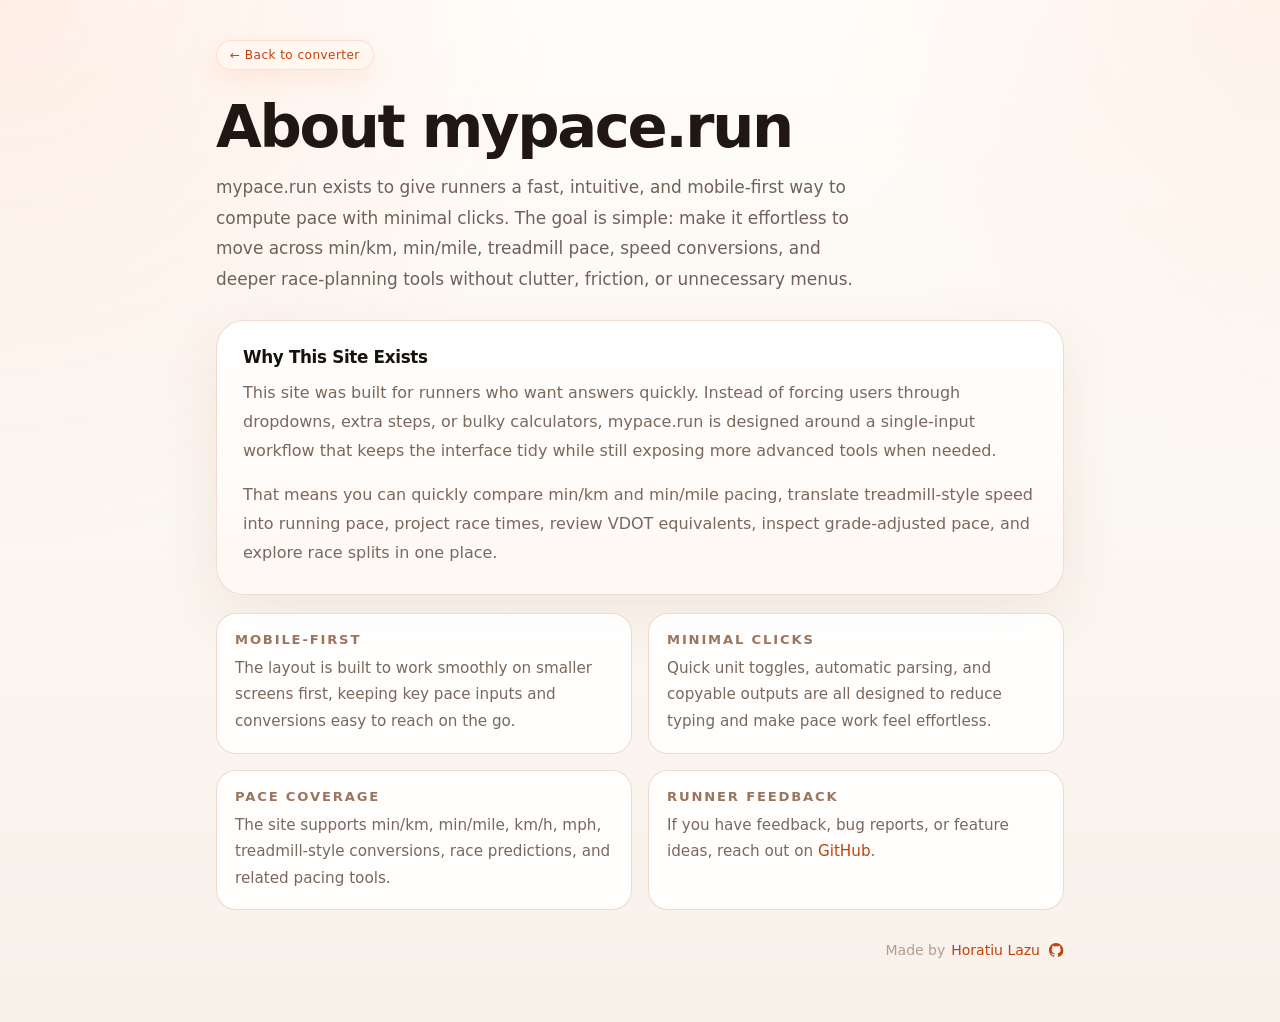
==== about.html @ 178490de "Update README.md, add finishing touches" ====
<!DOCTYPE html>
<html lang="en">
<head>
  <meta charset="UTF-8" />
  <meta name="viewport" content="width=device-width, initial-scale=1.0" />
  <title>About mypace.run | Fast, Simple, Mobile-First Pace Tools</title>
  <meta name="description" content="Learn about mypace.run, a fast, mobile-first, and effortless site for converting min/km, min/mile, treadmill pace, VDOT, race predictions, grade-adjusted pace, and splits with minimal clicks." />
  <meta name="keywords" content="about mypace.run, mypace.run, running pace calculator, treadmill pace converter, min per km, min per mile, mobile first running tools" />
  <meta name="robots" content="index, follow" />
  <meta name="theme-color" content="#fafafa" />
  <meta property="og:type" content="website" />
  <meta property="og:title" content="About mypace.run" />
  <meta property="og:description" content="A fast, simple, mobile-first running pace site built to make pace conversion and race planning effortless with minimal clicks." />
  <meta property="og:site_name" content="mypace.run" />
  <meta name="twitter:card" content="summary" />
  <meta name="twitter:title" content="About mypace.run" />
  <meta name="twitter:description" content="Learn how mypace.run helps runners quickly calculate pace, treadmill speed, VDOT, GAP, and race splits with minimal clicks." />
  <script type="application/ld+json">
    {
      "@context": "https://schema.org",
      "@type": "AboutPage",
      "name": "About mypace.run",
      "description": "Information about mypace.run, a fast, simple, mobile-first running pace tool.",
      "mainEntity": {
        "@type": "WebApplication",
        "name": "mypace.run",
        "applicationCategory": "SportsApplication",
        "operatingSystem": "Any",
        "description": "A fast, simple, mobile-first running pace tool for conversions, treadmill pace, VDOT, race predictions, grade-adjusted pace, and splits.",
        "offers": {
          "@type": "Offer",
          "price": "0",
          "priceCurrency": "USD"
        }
      }
    }
  </script>
  <style>
    :root {
      --bg: #fbf7f2;
      --card: rgba(255, 255, 255, 0.94);
      --border: #ecdccf;
      --text: #16120f;
      --muted: #7a685d;
      --muted-light: #b59d8b;
      --accent: #fc5200;
      --accent-strong: #c2410c;
      --shadow: 0 18px 60px rgba(143, 63, 18, 0.09);
    }

    * { box-sizing: border-box; }

    html, body {
      margin: 0;
      padding: 0;
      background:
        radial-gradient(circle at top left, rgba(252, 82, 0, 0.08), transparent 34%),
        radial-gradient(circle at top right, rgba(255, 212, 191, 0.28), transparent 28%),
        linear-gradient(180deg, #fffdfa 0%, #f8f1ea 100%);
      color: var(--text);
      font-family: Inter, ui-sans-serif, system-ui, -apple-system, BlinkMacSystemFont, "Segoe UI", sans-serif;
    }

    .page {
      min-height: 100vh;
      max-width: 56rem;
      margin: 0 auto;
      padding: 40px 24px 64px;
    }

    .topbar {
      display: inline-flex;
      align-items: center;
      gap: 10px;
      border: 1px solid rgba(252, 82, 0, 0.16);
      background: rgba(255, 247, 240, 0.92);
      color: var(--accent-strong);
      border-radius: 999px;
      padding: 7px 13px;
      font-size: 12px;
      letter-spacing: 0.04em;
      text-decoration: none;
      box-shadow: 0 10px 24px rgba(252, 82, 0, 0.08);
    }

    .topbar:hover {
      color: var(--accent);
    }

    .hero {
      margin: 28px 0 26px;
    }

    h1 {
      margin: 0 0 16px;
      font-size: clamp(2.3rem, 7vw, 3.7rem);
      line-height: 0.98;
      letter-spacing: -0.04em;
      font-weight: 650;
      color: #201713;
      max-width: 42rem;
    }

    .lede {
      margin: 0;
      max-width: 40rem;
      font-size: 1.06rem;
      line-height: 1.8;
      color: #6f6158;
    }

    .card {
      margin-top: 22px;
      padding: 26px;
      border: 1px solid rgba(236, 220, 207, 0.95);
      border-radius: 28px;
      background: linear-gradient(180deg, rgba(255, 255, 255, 0.98), rgba(255, 248, 243, 0.96));
      box-shadow: var(--shadow);
    }

    h2 {
      margin: 0 0 12px;
      font-size: 1.05rem;
      letter-spacing: -0.02em;
    }

    p {
      margin: 0 0 16px;
      color: var(--muted);
      line-height: 1.8;
    }

    p:last-child {
      margin-bottom: 0;
    }

    .link {
      color: var(--accent-strong);
      text-decoration: none;
    }

    .link:hover {
      color: var(--accent);
    }

    .grid {
      display: grid;
      gap: 16px;
      grid-template-columns: repeat(2, minmax(0, 1fr));
      margin-top: 18px;
    }

    .mini-card {
      padding: 18px;
      border-radius: 20px;
      border: 1px solid rgba(236, 220, 207, 0.95);
      background: rgba(255, 255, 255, 0.88);
    }

    .mini-title {
      margin: 0 0 8px;
      font-size: 0.82rem;
      text-transform: uppercase;
      letter-spacing: 0.14em;
      color: #9a755f;
    }

    .mini-copy {
      margin: 0;
      font-size: 0.95rem;
      line-height: 1.75;
      color: var(--muted);
    }

    .footer {
      margin-top: 32px;
      display: flex;
      align-items: center;
      justify-content: flex-end;
      gap: 6px;
      flex-wrap: wrap;
      font-size: 0.875rem;
      color: var(--muted-light);
    }

    .footer-link {
      display: inline-flex;
      align-items: center;
      gap: 8px;
      color: var(--accent-strong);
      text-decoration: none;
    }

    .footer-link:hover {
      color: var(--accent);
    }

    .footer-icon {
      width: 16px;
      height: 16px;
      display: inline-flex;
    }

    @media (max-width: 700px) {
      .page {
        padding: 28px 16px 48px;
      }

      .grid {
        grid-template-columns: 1fr;
      }

      .card {
        padding: 20px;
      }
    }
  </style>
</head>
<body>
  <main class="page">
    <a class="topbar" href="index.html">← Back to converter</a>

    <section class="hero">
      <h1>About mypace.run</h1>
      <p class="lede">mypace.run exists to give runners a fast, intuitive, and mobile-first way to compute pace with minimal clicks. The goal is simple: make it effortless to move across min/km, min/mile, treadmill pace, speed conversions, and deeper race-planning tools without clutter, friction, or unnecessary menus.</p>
    </section>

    <section class="card">
      <h2>Why This Site Exists</h2>
      <p>This site was built for runners who want answers quickly. Instead of forcing users through dropdowns, extra steps, or bulky calculators, mypace.run is designed around a single-input workflow that keeps the interface tidy while still exposing more advanced tools when needed.</p>
      <p>That means you can quickly compare min/km and min/mile pacing, translate treadmill-style speed into running pace, project race times, review VDOT equivalents, inspect grade-adjusted pace, and explore race splits in one place.</p>
    </section>

    <section class="grid">
      <article class="mini-card">
        <h2 class="mini-title">Mobile-First</h2>
        <p class="mini-copy">The layout is built to work smoothly on smaller screens first, keeping key pace inputs and conversions easy to reach on the go.</p>
      </article>
      <article class="mini-card">
        <h2 class="mini-title">Minimal Clicks</h2>
        <p class="mini-copy">Quick unit toggles, automatic parsing, and copyable outputs are all designed to reduce typing and make pace work feel effortless.</p>
      </article>
      <article class="mini-card">
        <h2 class="mini-title">Pace Coverage</h2>
        <p class="mini-copy">The site supports min/km, min/mile, km/h, mph, treadmill-style conversions, race predictions, and related pacing tools.</p>
      </article>
      <article class="mini-card">
        <h2 class="mini-title">Runner Feedback</h2>
        <p class="mini-copy">If you have feedback, bug reports, or feature ideas, reach out on <a class="link" href="https://github.com/MathBunny/mypace-run" target="_blank" rel="noreferrer">GitHub</a>.</p>
      </article>
    </section>

    <footer class="footer">
      <span>Made by</span>
      <a class="footer-link" href="https://github.com/MathBunny/mypace-run" target="_blank" rel="noreferrer">
        <span>Horatiu Lazu</span>
        <span class="footer-icon" aria-hidden="true">
          <svg viewBox="0 0 24 24" fill="currentColor" role="img" aria-hidden="true">
            <path d="M12 1.5C6.2 1.5 1.5 6.3 1.5 12.2c0 4.7 3 8.7 7.2 10.1.5.1.7-.2.7-.5v-2c-2.9.6-3.5-1.2-3.5-1.2-.5-1.2-1.1-1.6-1.1-1.6-.9-.6.1-.6.1-.6 1 .1 1.6 1 1.6 1 .9 1.5 2.4 1.1 3 .8.1-.7.4-1.1.7-1.4-2.3-.3-4.7-1.2-4.7-5.2 0-1.2.4-2.2 1-3-.1-.3-.4-1.4.1-2.8 0 0 .9-.3 3 .9a10.1 10.1 0 0 1 5.4 0c2.1-1.2 3-.9 3-.9.5 1.4.2 2.5.1 2.8.7.8 1 1.8 1 3 0 4-2.4 4.9-4.7 5.2.4.3.7 1 .7 2v3c0 .3.2.6.7.5a10.7 10.7 0 0 0 7.2-10.1C22.5 6.3 17.8 1.5 12 1.5Z" />
          </svg>
        </span>
      </a>
    </footer>
  </main>
</body>
</html>
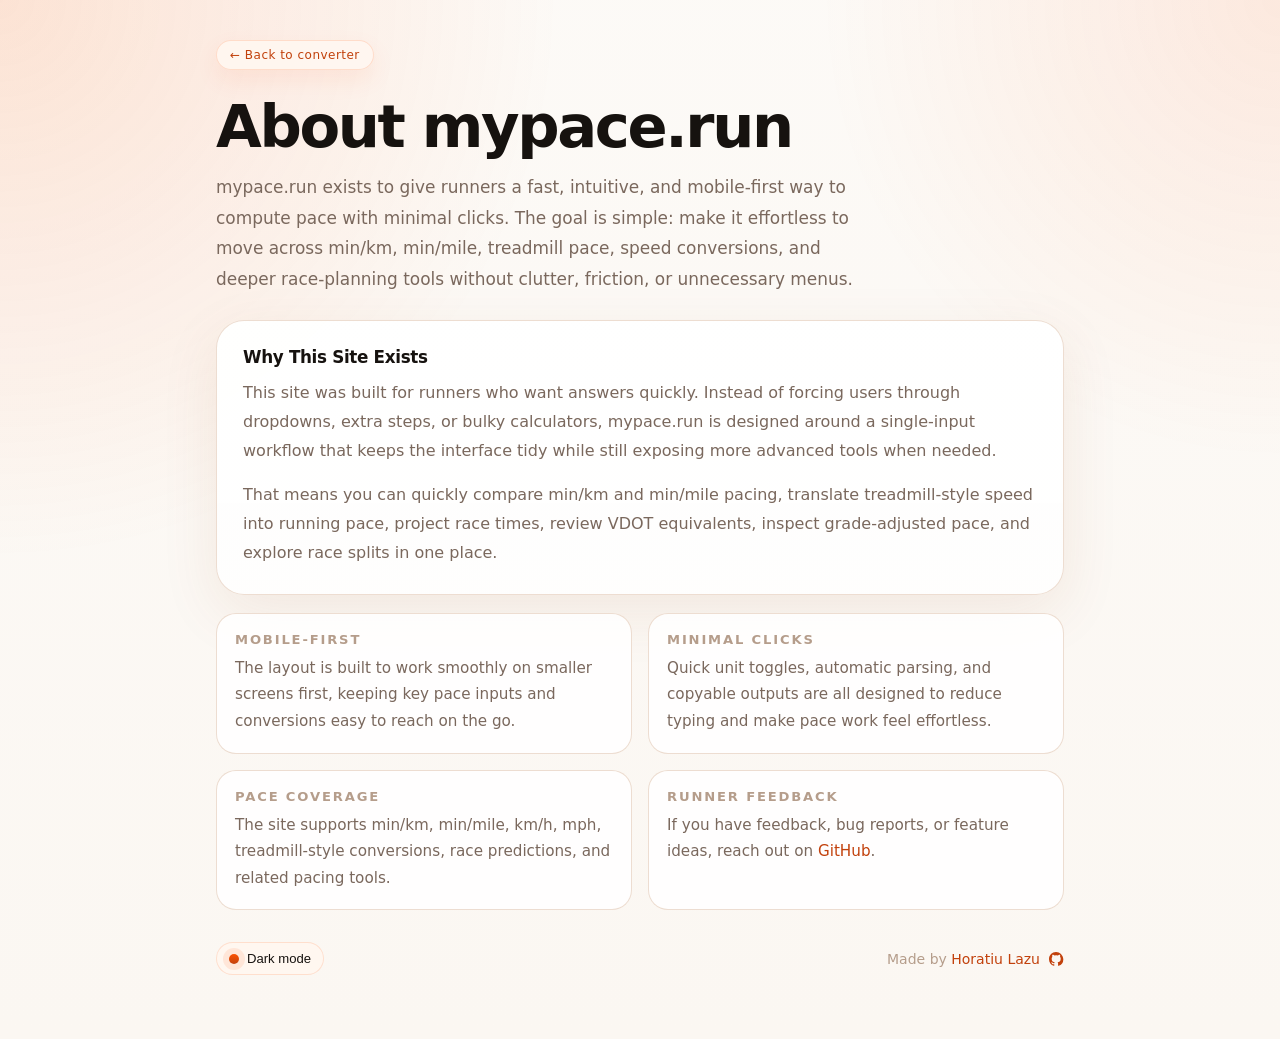
==== commit 738553f6: "Add Dark mode" ====
--- a/about.html
+++ b/about.html
@@ -15,6 +15,14 @@
   <meta name="twitter:card" content="summary" />
   <meta name="twitter:title" content="About mypace.run" />
   <meta name="twitter:description" content="Learn how mypace.run helps runners quickly calculate pace, treadmill speed, VDOT, GAP, and race splits with minimal clicks." />
+  <script async src="https://www.googletagmanager.com/gtag/js?id=G-VDV3MJDH3T"></script>
+  <script>
+    window.dataLayer = window.dataLayer || [];
+    function gtag(){dataLayer.push(arguments);}
+    gtag('js', new Date());
+
+    gtag('config', 'G-VDV3MJDH3T');
+  </script>
   <script type="application/ld+json">
     {
       "@context": "https://schema.org",
@@ -48,15 +56,27 @@
       --shadow: 0 18px 60px rgba(143, 63, 18, 0.09);
     }
 
+    html[data-theme="dark"] {
+      --bg: #07111f;
+      --card: rgba(12, 23, 40, 0.94);
+      --border: #233650;
+      --text: #edf4ff;
+      --muted: #9bb0cc;
+      --muted-light: #6f88ab;
+      --accent: #4da3ff;
+      --accent-strong: #82c0ff;
+      --shadow: 0 24px 60px rgba(0, 5, 18, 0.38);
+    }
+
     * { box-sizing: border-box; }
 
     html, body {
       margin: 0;
       padding: 0;
       background:
-        radial-gradient(circle at top left, rgba(252, 82, 0, 0.08), transparent 34%),
-        radial-gradient(circle at top right, rgba(255, 212, 191, 0.28), transparent 28%),
-        linear-gradient(180deg, #fffdfa 0%, #f8f1ea 100%);
+        radial-gradient(circle at top left, color-mix(in srgb, var(--accent) 14%, transparent), transparent 34%),
+        radial-gradient(circle at top right, color-mix(in srgb, var(--accent) 10%, transparent), transparent 28%),
+        linear-gradient(180deg, color-mix(in srgb, var(--bg) 65%, white) 0%, var(--bg) 100%);
       color: var(--text);
       font-family: Inter, ui-sans-serif, system-ui, -apple-system, BlinkMacSystemFont, "Segoe UI", sans-serif;
     }
@@ -97,7 +117,7 @@
       line-height: 0.98;
       letter-spacing: -0.04em;
       font-weight: 650;
-      color: #201713;
+      color: var(--text);
       max-width: 42rem;
     }
 
@@ -106,7 +126,7 @@
       max-width: 40rem;
       font-size: 1.06rem;
       line-height: 1.8;
-      color: #6f6158;
+      color: var(--muted);
     }
 
     .card {
@@ -114,7 +134,7 @@
       padding: 26px;
       border: 1px solid rgba(236, 220, 207, 0.95);
       border-radius: 28px;
-      background: linear-gradient(180deg, rgba(255, 255, 255, 0.98), rgba(255, 248, 243, 0.96));
+      background: linear-gradient(180deg, color-mix(in srgb, var(--card) 94%, white), color-mix(in srgb, var(--card) 88%, var(--bg)));
       box-shadow: var(--shadow);
     }
 
@@ -154,7 +174,7 @@
       padding: 18px;
       border-radius: 20px;
       border: 1px solid rgba(236, 220, 207, 0.95);
-      background: rgba(255, 255, 255, 0.88);
+      background: color-mix(in srgb, var(--card) 92%, transparent);
     }
 
     .mini-title {
@@ -162,7 +182,7 @@
       font-size: 0.82rem;
       text-transform: uppercase;
       letter-spacing: 0.14em;
-      color: #9a755f;
+      color: var(--muted-light);
     }
 
     .mini-copy {
@@ -176,11 +196,37 @@
       margin-top: 32px;
       display: flex;
       align-items: center;
-      justify-content: flex-end;
+      justify-content: space-between;
       gap: 6px;
       flex-wrap: wrap;
       font-size: 0.875rem;
       color: var(--muted-light);
+    }
+
+    .theme-toggle {
+      display: inline-flex;
+      align-items: center;
+      gap: 8px;
+      border: 1px solid rgba(252, 82, 0, 0.14);
+      background: rgba(255, 247, 240, 0.82);
+      color: var(--text);
+      border-radius: 999px;
+      padding: 8px 12px;
+      font-size: 0.82rem;
+      cursor: pointer;
+      transition: background 0.15s ease, border-color 0.15s ease, transform 0.15s ease;
+    }
+
+    .theme-toggle:hover {
+      transform: translateY(-1px);
+    }
+
+    .theme-toggle-dot {
+      width: 10px;
+      height: 10px;
+      border-radius: 999px;
+      background: linear-gradient(180deg, var(--accent), var(--accent-strong));
+      box-shadow: 0 0 0 6px color-mix(in srgb, var(--accent) 10%, transparent);
     }
 
     .footer-link {
@@ -251,16 +297,58 @@
     </section>
 
     <footer class="footer">
-      <span>Made by</span>
-      <a class="footer-link" href="https://github.com/MathBunny/mypace-run" target="_blank" rel="noreferrer">
-        <span>Horatiu Lazu</span>
-        <span class="footer-icon" aria-hidden="true">
-          <svg viewBox="0 0 24 24" fill="currentColor" role="img" aria-hidden="true">
-            <path d="M12 1.5C6.2 1.5 1.5 6.3 1.5 12.2c0 4.7 3 8.7 7.2 10.1.5.1.7-.2.7-.5v-2c-2.9.6-3.5-1.2-3.5-1.2-.5-1.2-1.1-1.6-1.1-1.6-.9-.6.1-.6.1-.6 1 .1 1.6 1 1.6 1 .9 1.5 2.4 1.1 3 .8.1-.7.4-1.1.7-1.4-2.3-.3-4.7-1.2-4.7-5.2 0-1.2.4-2.2 1-3-.1-.3-.4-1.4.1-2.8 0 0 .9-.3 3 .9a10.1 10.1 0 0 1 5.4 0c2.1-1.2 3-.9 3-.9.5 1.4.2 2.5.1 2.8.7.8 1 1.8 1 3 0 4-2.4 4.9-4.7 5.2.4.3.7 1 .7 2v3c0 .3.2.6.7.5a10.7 10.7 0 0 0 7.2-10.1C22.5 6.3 17.8 1.5 12 1.5Z" />
-          </svg>
-        </span>
-      </a>
+      <button class="theme-toggle" id="themeToggleBtn" type="button" aria-pressed="false">
+        <span class="theme-toggle-dot" aria-hidden="true"></span>
+        <span id="themeToggleLabel">Dark mode</span>
+      </button>
+      <div>
+        <span>Made by</span>
+        <a class="footer-link" href="https://github.com/MathBunny/mypace-run" target="_blank" rel="noreferrer">
+          <span>Horatiu Lazu</span>
+          <span class="footer-icon" aria-hidden="true">
+            <svg viewBox="0 0 24 24" fill="currentColor" role="img" aria-hidden="true">
+              <path d="M12 1.5C6.2 1.5 1.5 6.3 1.5 12.2c0 4.7 3 8.7 7.2 10.1.5.1.7-.2.7-.5v-2c-2.9.6-3.5-1.2-3.5-1.2-.5-1.2-1.1-1.6-1.1-1.6-.9-.6.1-.6.1-.6 1 .1 1.6 1 1.6 1 .9 1.5 2.4 1.1 3 .8.1-.7.4-1.1.7-1.4-2.3-.3-4.7-1.2-4.7-5.2 0-1.2.4-2.2 1-3-.1-.3-.4-1.4.1-2.8 0 0 .9-.3 3 .9a10.1 10.1 0 0 1 5.4 0c2.1-1.2 3-.9 3-.9.5 1.4.2 2.5.1 2.8.7.8 1 1.8 1 3 0 4-2.4 4.9-4.7 5.2.4.3.7 1 .7 2v3c0 .3.2.6.7.5a10.7 10.7 0 0 0 7.2-10.1C22.5 6.3 17.8 1.5 12 1.5Z" />
+            </svg>
+          </span>
+        </a>
+      </div>
     </footer>
   </main>
+  <script>
+    const themeToggleBtn = document.getElementById("themeToggleBtn");
+    const themeToggleLabel = document.getElementById("themeToggleLabel");
+
+    function applyTheme(theme) {
+      const currentTheme = theme === "dark" ? "dark" : "light";
+      document.documentElement.setAttribute("data-theme", currentTheme);
+      themeToggleBtn.setAttribute("aria-pressed", String(currentTheme === "dark"));
+      themeToggleLabel.textContent = currentTheme === "dark" ? "Light mode" : "Dark mode";
+      const themeMeta = document.querySelector('meta[name="theme-color"]');
+      if (themeMeta) {
+        themeMeta.setAttribute("content", currentTheme === "dark" ? "#07111f" : "#fafafa");
+      }
+      try {
+        window.localStorage.setItem("mypaceTheme", currentTheme);
+      } catch {}
+    }
+
+    function loadThemePreference() {
+      try {
+        const storedTheme = window.localStorage.getItem("mypaceTheme");
+        if (storedTheme === "dark" || storedTheme === "light") {
+          applyTheme(storedTheme);
+          return;
+        }
+      } catch {}
+      applyTheme("light");
+    }
+
+    themeToggleBtn.addEventListener("click", () => {
+      const isDark = document.documentElement.getAttribute("data-theme") === "dark";
+      applyTheme(isDark ? "light" : "dark");
+    });
+
+    loadThemePreference();
+  </script>
 </body>
 </html>
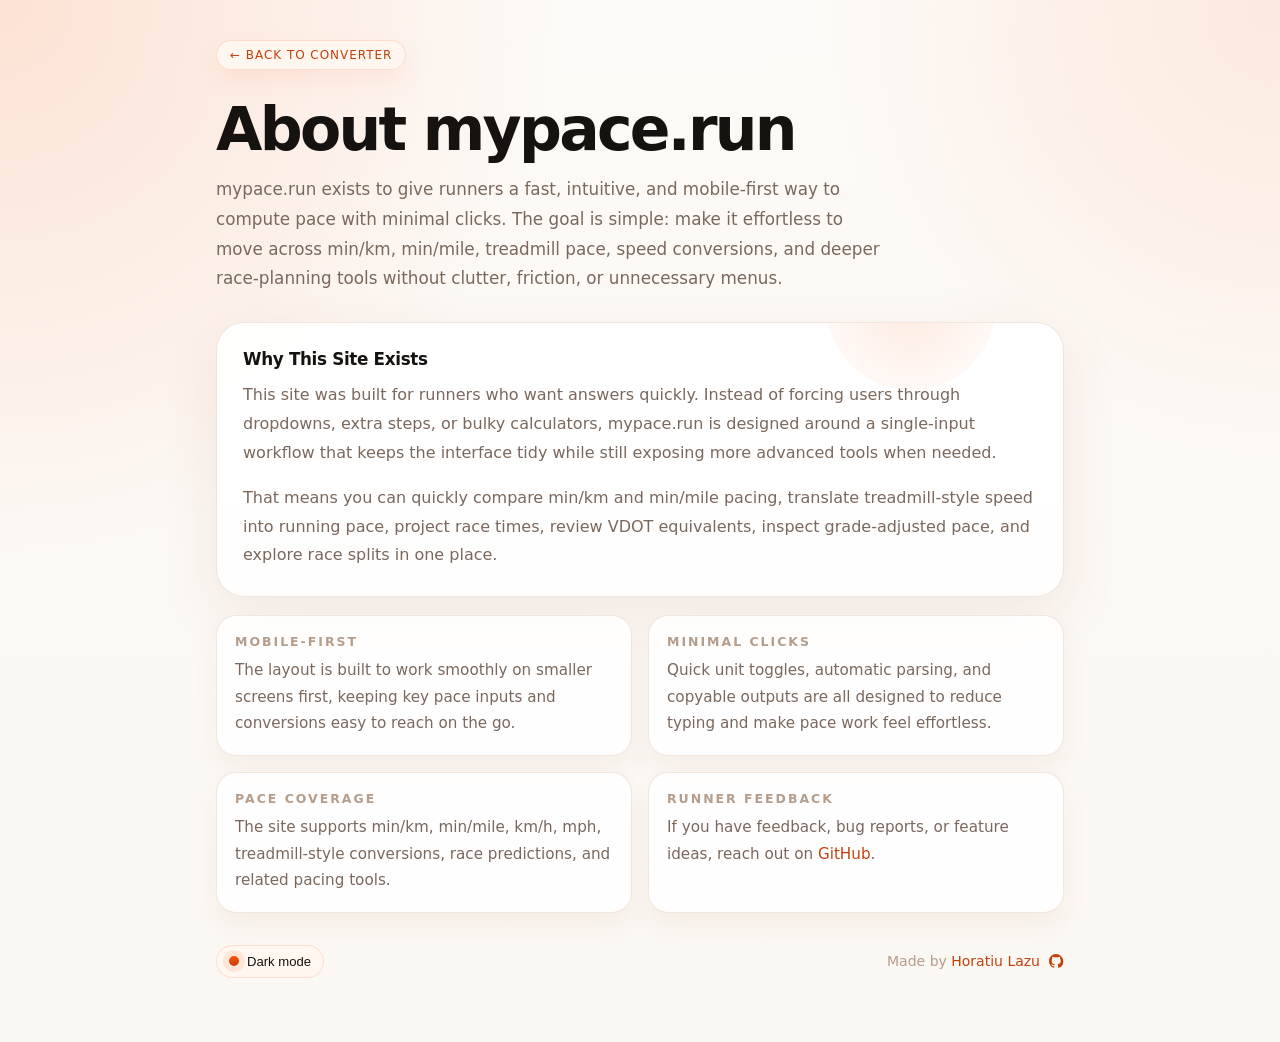
==== commit ac186157: "Update SEO and add robots.txt" ====
--- a/about.html
+++ b/about.html
@@ -3,18 +3,36 @@
 <head>
   <meta charset="UTF-8" />
   <meta name="viewport" content="width=device-width, initial-scale=1.0" />
+  <link rel="icon" href="icon.svg" type="image/svg+xml" />
+  <link rel="apple-touch-icon" href="icon-192.png" />
+  <link rel="manifest" href="manifest.webmanifest" />
   <title>About mypace.run | Fast, Simple, Mobile-First Pace Tools</title>
   <meta name="description" content="Learn about mypace.run, a fast, mobile-first, and effortless site for converting min/km, min/mile, treadmill pace, VDOT, race predictions, grade-adjusted pace, and splits with minimal clicks." />
   <meta name="keywords" content="about mypace.run, mypace.run, running pace calculator, treadmill pace converter, min per km, min per mile, mobile first running tools" />
   <meta name="robots" content="index, follow" />
   <meta name="theme-color" content="#fafafa" />
+  <meta name="mobile-web-app-capable" content="yes" />
+  <meta name="apple-mobile-web-app-capable" content="yes" />
+  <meta name="apple-mobile-web-app-title" content="mypace.run" />
+  <meta name="apple-mobile-web-app-status-bar-style" content="default" />
+  <link rel="canonical" href="https://mypace.run/about.html" />
   <meta property="og:type" content="website" />
+  <meta property="og:url" content="https://mypace.run/about.html" />
   <meta property="og:title" content="About mypace.run" />
   <meta property="og:description" content="A fast, simple, mobile-first running pace site built to make pace conversion and race planning effortless with minimal clicks." />
   <meta property="og:site_name" content="mypace.run" />
-  <meta name="twitter:card" content="summary" />
+  <meta property="og:image" content="https://mypace.run/social-preview.png" />
+  <meta property="og:image:secure_url" content="https://mypace.run/social-preview.png" />
+  <meta property="og:image:type" content="image/png" />
+  <meta property="og:image:width" content="1200" />
+  <meta property="og:image:height" content="630" />
+  <meta property="og:image:alt" content="mypace.run preview showing a sleek running pace converter with race tools." />
+  <meta name="twitter:card" content="summary_large_image" />
+  <meta name="twitter:url" content="https://mypace.run/about.html" />
   <meta name="twitter:title" content="About mypace.run" />
   <meta name="twitter:description" content="Learn how mypace.run helps runners quickly calculate pace, treadmill speed, VDOT, GAP, and race splits with minimal clicks." />
+  <meta name="twitter:image" content="https://mypace.run/social-preview.png" />
+  <meta name="twitter:image:alt" content="mypace.run preview showing a sleek running pace converter with race tools." />
   <script async src="https://www.googletagmanager.com/gtag/js?id=G-VDV3MJDH3T"></script>
   <script>
     window.dataLayer = window.dataLayer || [];
@@ -43,228 +61,12 @@
       }
     }
   </script>
-  <style>
-    :root {
-      --bg: #fbf7f2;
-      --card: rgba(255, 255, 255, 0.94);
-      --border: #ecdccf;
-      --text: #16120f;
-      --muted: #7a685d;
-      --muted-light: #b59d8b;
-      --accent: #fc5200;
-      --accent-strong: #c2410c;
-      --shadow: 0 18px 60px rgba(143, 63, 18, 0.09);
-    }
+    <link rel="stylesheet" href="styles/about.css" />
 
-    html[data-theme="dark"] {
-      --bg: #07111f;
-      --card: rgba(12, 23, 40, 0.94);
-      --border: #233650;
-      --text: #edf4ff;
-      --muted: #9bb0cc;
-      --muted-light: #6f88ab;
-      --accent: #4da3ff;
-      --accent-strong: #82c0ff;
-      --shadow: 0 24px 60px rgba(0, 5, 18, 0.38);
-    }
-
-    * { box-sizing: border-box; }
-
-    html, body {
-      margin: 0;
-      padding: 0;
-      background:
-        radial-gradient(circle at top left, color-mix(in srgb, var(--accent) 14%, transparent), transparent 34%),
-        radial-gradient(circle at top right, color-mix(in srgb, var(--accent) 10%, transparent), transparent 28%),
-        linear-gradient(180deg, color-mix(in srgb, var(--bg) 65%, white) 0%, var(--bg) 100%);
-      color: var(--text);
-      font-family: Inter, ui-sans-serif, system-ui, -apple-system, BlinkMacSystemFont, "Segoe UI", sans-serif;
-    }
-
-    .page {
-      min-height: 100vh;
-      max-width: 56rem;
-      margin: 0 auto;
-      padding: 40px 24px 64px;
-    }
-
-    .topbar {
-      display: inline-flex;
-      align-items: center;
-      gap: 10px;
-      border: 1px solid rgba(252, 82, 0, 0.16);
-      background: rgba(255, 247, 240, 0.92);
-      color: var(--accent-strong);
-      border-radius: 999px;
-      padding: 7px 13px;
-      font-size: 12px;
-      letter-spacing: 0.04em;
-      text-decoration: none;
-      box-shadow: 0 10px 24px rgba(252, 82, 0, 0.08);
-    }
-
-    .topbar:hover {
-      color: var(--accent);
-    }
-
-    .hero {
-      margin: 28px 0 26px;
-    }
-
-    h1 {
-      margin: 0 0 16px;
-      font-size: clamp(2.3rem, 7vw, 3.7rem);
-      line-height: 0.98;
-      letter-spacing: -0.04em;
-      font-weight: 650;
-      color: var(--text);
-      max-width: 42rem;
-    }
-
-    .lede {
-      margin: 0;
-      max-width: 40rem;
-      font-size: 1.06rem;
-      line-height: 1.8;
-      color: var(--muted);
-    }
-
-    .card {
-      margin-top: 22px;
-      padding: 26px;
-      border: 1px solid rgba(236, 220, 207, 0.95);
-      border-radius: 28px;
-      background: linear-gradient(180deg, color-mix(in srgb, var(--card) 94%, white), color-mix(in srgb, var(--card) 88%, var(--bg)));
-      box-shadow: var(--shadow);
-    }
-
-    h2 {
-      margin: 0 0 12px;
-      font-size: 1.05rem;
-      letter-spacing: -0.02em;
-    }
-
-    p {
-      margin: 0 0 16px;
-      color: var(--muted);
-      line-height: 1.8;
-    }
-
-    p:last-child {
-      margin-bottom: 0;
-    }
-
-    .link {
-      color: var(--accent-strong);
-      text-decoration: none;
-    }
-
-    .link:hover {
-      color: var(--accent);
-    }
-
-    .grid {
-      display: grid;
-      gap: 16px;
-      grid-template-columns: repeat(2, minmax(0, 1fr));
-      margin-top: 18px;
-    }
-
-    .mini-card {
-      padding: 18px;
-      border-radius: 20px;
-      border: 1px solid rgba(236, 220, 207, 0.95);
-      background: color-mix(in srgb, var(--card) 92%, transparent);
-    }
-
-    .mini-title {
-      margin: 0 0 8px;
-      font-size: 0.82rem;
-      text-transform: uppercase;
-      letter-spacing: 0.14em;
-      color: var(--muted-light);
-    }
-
-    .mini-copy {
-      margin: 0;
-      font-size: 0.95rem;
-      line-height: 1.75;
-      color: var(--muted);
-    }
-
-    .footer {
-      margin-top: 32px;
-      display: flex;
-      align-items: center;
-      justify-content: space-between;
-      gap: 6px;
-      flex-wrap: wrap;
-      font-size: 0.875rem;
-      color: var(--muted-light);
-    }
-
-    .theme-toggle {
-      display: inline-flex;
-      align-items: center;
-      gap: 8px;
-      border: 1px solid rgba(252, 82, 0, 0.14);
-      background: rgba(255, 247, 240, 0.82);
-      color: var(--text);
-      border-radius: 999px;
-      padding: 8px 12px;
-      font-size: 0.82rem;
-      cursor: pointer;
-      transition: background 0.15s ease, border-color 0.15s ease, transform 0.15s ease;
-    }
-
-    .theme-toggle:hover {
-      transform: translateY(-1px);
-    }
-
-    .theme-toggle-dot {
-      width: 10px;
-      height: 10px;
-      border-radius: 999px;
-      background: linear-gradient(180deg, var(--accent), var(--accent-strong));
-      box-shadow: 0 0 0 6px color-mix(in srgb, var(--accent) 10%, transparent);
-    }
-
-    .footer-link {
-      display: inline-flex;
-      align-items: center;
-      gap: 8px;
-      color: var(--accent-strong);
-      text-decoration: none;
-    }
-
-    .footer-link:hover {
-      color: var(--accent);
-    }
-
-    .footer-icon {
-      width: 16px;
-      height: 16px;
-      display: inline-flex;
-    }
-
-    @media (max-width: 700px) {
-      .page {
-        padding: 28px 16px 48px;
-      }
-
-      .grid {
-        grid-template-columns: 1fr;
-      }
-
-      .card {
-        padding: 20px;
-      }
-    }
-  </style>
 </head>
 <body>
   <main class="page">
-    <a class="topbar" href="index.html">← Back to converter</a>
+    <a class="topbar" href="/">← Back to converter</a>
 
     <section class="hero">
       <h1>About mypace.run</h1>
@@ -314,41 +116,7 @@
       </div>
     </footer>
   </main>
-  <script>
-    const themeToggleBtn = document.getElementById("themeToggleBtn");
-    const themeToggleLabel = document.getElementById("themeToggleLabel");
+    <script src="scripts/about.js"></script>
 
-    function applyTheme(theme) {
-      const currentTheme = theme === "dark" ? "dark" : "light";
-      document.documentElement.setAttribute("data-theme", currentTheme);
-      themeToggleBtn.setAttribute("aria-pressed", String(currentTheme === "dark"));
-      themeToggleLabel.textContent = currentTheme === "dark" ? "Light mode" : "Dark mode";
-      const themeMeta = document.querySelector('meta[name="theme-color"]');
-      if (themeMeta) {
-        themeMeta.setAttribute("content", currentTheme === "dark" ? "#07111f" : "#fafafa");
-      }
-      try {
-        window.localStorage.setItem("mypaceTheme", currentTheme);
-      } catch {}
-    }
-
-    function loadThemePreference() {
-      try {
-        const storedTheme = window.localStorage.getItem("mypaceTheme");
-        if (storedTheme === "dark" || storedTheme === "light") {
-          applyTheme(storedTheme);
-          return;
-        }
-      } catch {}
-      applyTheme("light");
-    }
-
-    themeToggleBtn.addEventListener("click", () => {
-      const isDark = document.documentElement.getAttribute("data-theme") === "dark";
-      applyTheme(isDark ? "light" : "dark");
-    });
-
-    loadThemePreference();
-  </script>
 </body>
 </html>
--- a/styles/about.css
+++ b/styles/about.css
@@ -0,0 +1,303 @@
+    :root {
+      --bg: #fbf7f2;
+      --card: rgba(255, 255, 255, 0.94);
+      --border: #ecdccf;
+      --border-soft: rgba(236, 220, 207, 0.72);
+      --text: #16120f;
+      --muted: #7a685d;
+      --muted-light: #b59d8b;
+      --accent: #fc5200;
+      --accent-strong: #c2410c;
+      --accent-soft: #fff1e7;
+      --shadow: 0 18px 60px rgba(143, 63, 18, 0.09);
+    }
+
+    html[data-theme="dark"] {
+      --bg: #07111f;
+      --card: rgba(12, 23, 40, 0.94);
+      --border: #233650;
+      --border-soft: rgba(35, 54, 80, 0.84);
+      --text: #edf4ff;
+      --muted: #9bb0cc;
+      --muted-light: #6f88ab;
+      --accent: #4da3ff;
+      --accent-strong: #82c0ff;
+      --accent-soft: rgba(77, 163, 255, 0.12);
+      --shadow: 0 24px 60px rgba(0, 5, 18, 0.38);
+    }
+
+    * { box-sizing: border-box; }
+
+    html, body {
+      margin: 0;
+      padding: 0;
+      background:
+        radial-gradient(circle at top left, color-mix(in srgb, var(--accent) 14%, transparent), transparent 34%),
+        radial-gradient(circle at top right, color-mix(in srgb, var(--accent) 10%, transparent), transparent 28%),
+        linear-gradient(180deg, color-mix(in srgb, var(--bg) 65%, white) 0%, var(--bg) 100%);
+      color: var(--text);
+      font-family: Inter, ui-sans-serif, system-ui, -apple-system, BlinkMacSystemFont, "Segoe UI", sans-serif;
+    }
+
+    .page {
+      position: relative;
+      min-height: 100vh;
+      max-width: 56rem;
+      margin: 0 auto;
+      padding: 40px 24px 64px;
+    }
+
+    .page::before {
+      content: "";
+      position: absolute;
+      inset: 0;
+      pointer-events: none;
+      background-image:
+        linear-gradient(rgba(255, 255, 255, 0.028) 1px, transparent 1px),
+        linear-gradient(90deg, rgba(255, 255, 255, 0.026) 1px, transparent 1px);
+      background-size: 28px 28px;
+      mask-image: linear-gradient(180deg, rgba(0, 0, 0, 0.18), transparent 46%);
+      opacity: 0.46;
+    }
+
+    .topbar {
+      position: relative;
+      z-index: 1;
+      display: inline-flex;
+      align-items: center;
+      gap: 10px;
+      border: 1px solid rgba(252, 82, 0, 0.16);
+      background: rgba(255, 247, 240, 0.92);
+      color: var(--accent-strong);
+      border-radius: 999px;
+      padding: 7px 13px;
+      font-size: 12px;
+      letter-spacing: 0.08em;
+      text-transform: uppercase;
+      text-decoration: none;
+      box-shadow: 0 10px 24px rgba(252, 82, 0, 0.08);
+      backdrop-filter: blur(12px);
+      transition: color 0.15s ease, transform 0.15s ease, box-shadow 0.15s ease;
+    }
+
+    .topbar:hover {
+      color: var(--accent);
+      transform: translateY(-1px);
+      box-shadow: 0 14px 28px rgba(252, 82, 0, 0.1);
+    }
+
+    .hero {
+      position: relative;
+      z-index: 1;
+      margin: 30px 0 28px;
+    }
+
+    h1 {
+      margin: 0 0 16px;
+      font-size: clamp(2.5rem, 7vw, 3.75rem);
+      line-height: 0.98;
+      letter-spacing: -0.045em;
+      font-weight: 650;
+      color: var(--text);
+      max-width: 42rem;
+    }
+
+    .lede {
+      margin: 0;
+      max-width: 42rem;
+      font-size: 1.05rem;
+      line-height: 1.78;
+      color: var(--muted);
+    }
+
+    .card {
+      position: relative;
+      overflow: hidden;
+      margin-top: 22px;
+      padding: 26px;
+      border: 1px solid var(--border-soft);
+      border-radius: 28px;
+      background: linear-gradient(180deg, color-mix(in srgb, var(--card) 94%, white), color-mix(in srgb, var(--card) 88%, var(--bg)));
+      box-shadow: var(--shadow);
+    }
+
+    .card::after {
+      content: "";
+      position: absolute;
+      inset: -38% auto auto 72%;
+      width: 170px;
+      height: 170px;
+      border-radius: 999px;
+      background: radial-gradient(circle, rgba(252, 82, 0, 0.12), rgba(252, 82, 0, 0));
+      pointer-events: none;
+    }
+
+    h2 {
+      margin: 0 0 12px;
+      font-size: 1.05rem;
+      letter-spacing: -0.02em;
+      position: relative;
+      z-index: 1;
+    }
+
+    p {
+      margin: 0 0 16px;
+      color: var(--muted);
+      line-height: 1.8;
+      position: relative;
+      z-index: 1;
+    }
+
+    p:last-child {
+      margin-bottom: 0;
+    }
+
+    .link {
+      color: var(--accent-strong);
+      text-decoration: none;
+    }
+
+    .link:hover {
+      color: var(--accent);
+    }
+
+    .grid {
+      position: relative;
+      z-index: 1;
+      display: grid;
+      gap: 16px;
+      grid-template-columns: repeat(2, minmax(0, 1fr));
+      margin-top: 18px;
+    }
+
+    .mini-card {
+      padding: 18px;
+      border-radius: 20px;
+      border: 1px solid var(--border-soft);
+      background: color-mix(in srgb, var(--card) 92%, transparent);
+      box-shadow: 0 14px 28px rgba(143, 63, 18, 0.05);
+      transition: transform 0.15s ease, box-shadow 0.15s ease, background 0.15s ease;
+    }
+
+    .mini-card:hover {
+      transform: translateY(-2px);
+      box-shadow: 0 18px 34px rgba(252, 82, 0, 0.08);
+      background: linear-gradient(180deg, rgba(255, 255, 255, 0.98), rgba(255, 248, 244, 0.96));
+    }
+
+    .mini-title {
+      margin: 0 0 8px;
+      font-size: 0.78rem;
+      text-transform: uppercase;
+      letter-spacing: 0.16em;
+      color: var(--muted-light);
+    }
+
+    .mini-copy {
+      margin: 0;
+      font-size: 0.95rem;
+      line-height: 1.75;
+      color: var(--muted);
+    }
+
+    .footer {
+      position: relative;
+      z-index: 1;
+      margin-top: 32px;
+      display: flex;
+      align-items: center;
+      justify-content: space-between;
+      gap: 12px;
+      flex-wrap: wrap;
+      font-size: 0.875rem;
+      color: var(--muted-light);
+    }
+
+    .theme-toggle {
+      display: inline-flex;
+      align-items: center;
+      gap: 8px;
+      border: 1px solid rgba(252, 82, 0, 0.14);
+      background: rgba(255, 247, 240, 0.82);
+      color: var(--text);
+      border-radius: 999px;
+      padding: 8px 12px;
+      font-size: 0.82rem;
+      cursor: pointer;
+      transition: background 0.15s ease, border-color 0.15s ease, transform 0.15s ease;
+    }
+
+    .theme-toggle:hover {
+      transform: translateY(-1px);
+      background: color-mix(in srgb, var(--accent-soft) 72%, var(--card));
+      border-color: color-mix(in srgb, var(--accent) 28%, var(--border));
+    }
+
+    .theme-toggle-dot {
+      width: 10px;
+      height: 10px;
+      border-radius: 999px;
+      background: linear-gradient(180deg, var(--accent), var(--accent-strong));
+      box-shadow: 0 0 0 6px color-mix(in srgb, var(--accent) 10%, transparent);
+    }
+
+    .footer-link {
+      display: inline-flex;
+      align-items: center;
+      gap: 8px;
+      color: var(--accent-strong);
+      text-decoration: none;
+      transition: color 0.15s ease, transform 0.15s ease;
+    }
+
+    .footer-link:hover {
+      color: var(--accent);
+      transform: translateY(-1px);
+    }
+
+    .footer-icon {
+      width: 16px;
+      height: 16px;
+      display: inline-flex;
+    }
+
+    html[data-theme="dark"] .topbar {
+      border-color: rgba(130, 192, 255, 0.16);
+      background: rgba(12, 23, 40, 0.9);
+      color: var(--accent-strong);
+      box-shadow: 0 14px 28px rgba(0, 5, 18, 0.24);
+    }
+
+    html[data-theme="dark"] .card,
+    html[data-theme="dark"] .mini-card {
+      border-color: rgba(35, 54, 80, 0.9);
+    }
+
+    html[data-theme="dark"] .mini-card:hover {
+      background: linear-gradient(180deg, rgba(16, 29, 48, 0.98), rgba(12, 23, 40, 0.94));
+      box-shadow: 0 18px 34px rgba(0, 5, 18, 0.24);
+    }
+
+    html[data-theme="dark"] .theme-toggle {
+      border-color: rgba(130, 192, 255, 0.16);
+      background: rgba(12, 23, 40, 0.9);
+    }
+
+    html[data-theme="dark"] .theme-toggle:hover {
+      background: rgba(18, 33, 54, 0.98);
+      border-color: rgba(130, 192, 255, 0.24);
+    }
+
+    @media (max-width: 700px) {
+      .page {
+        padding: 28px 16px 48px;
+      }
+
+      .grid {
+        grid-template-columns: 1fr;
+      }
+
+      .card {
+        padding: 20px;
+      }
+    }
